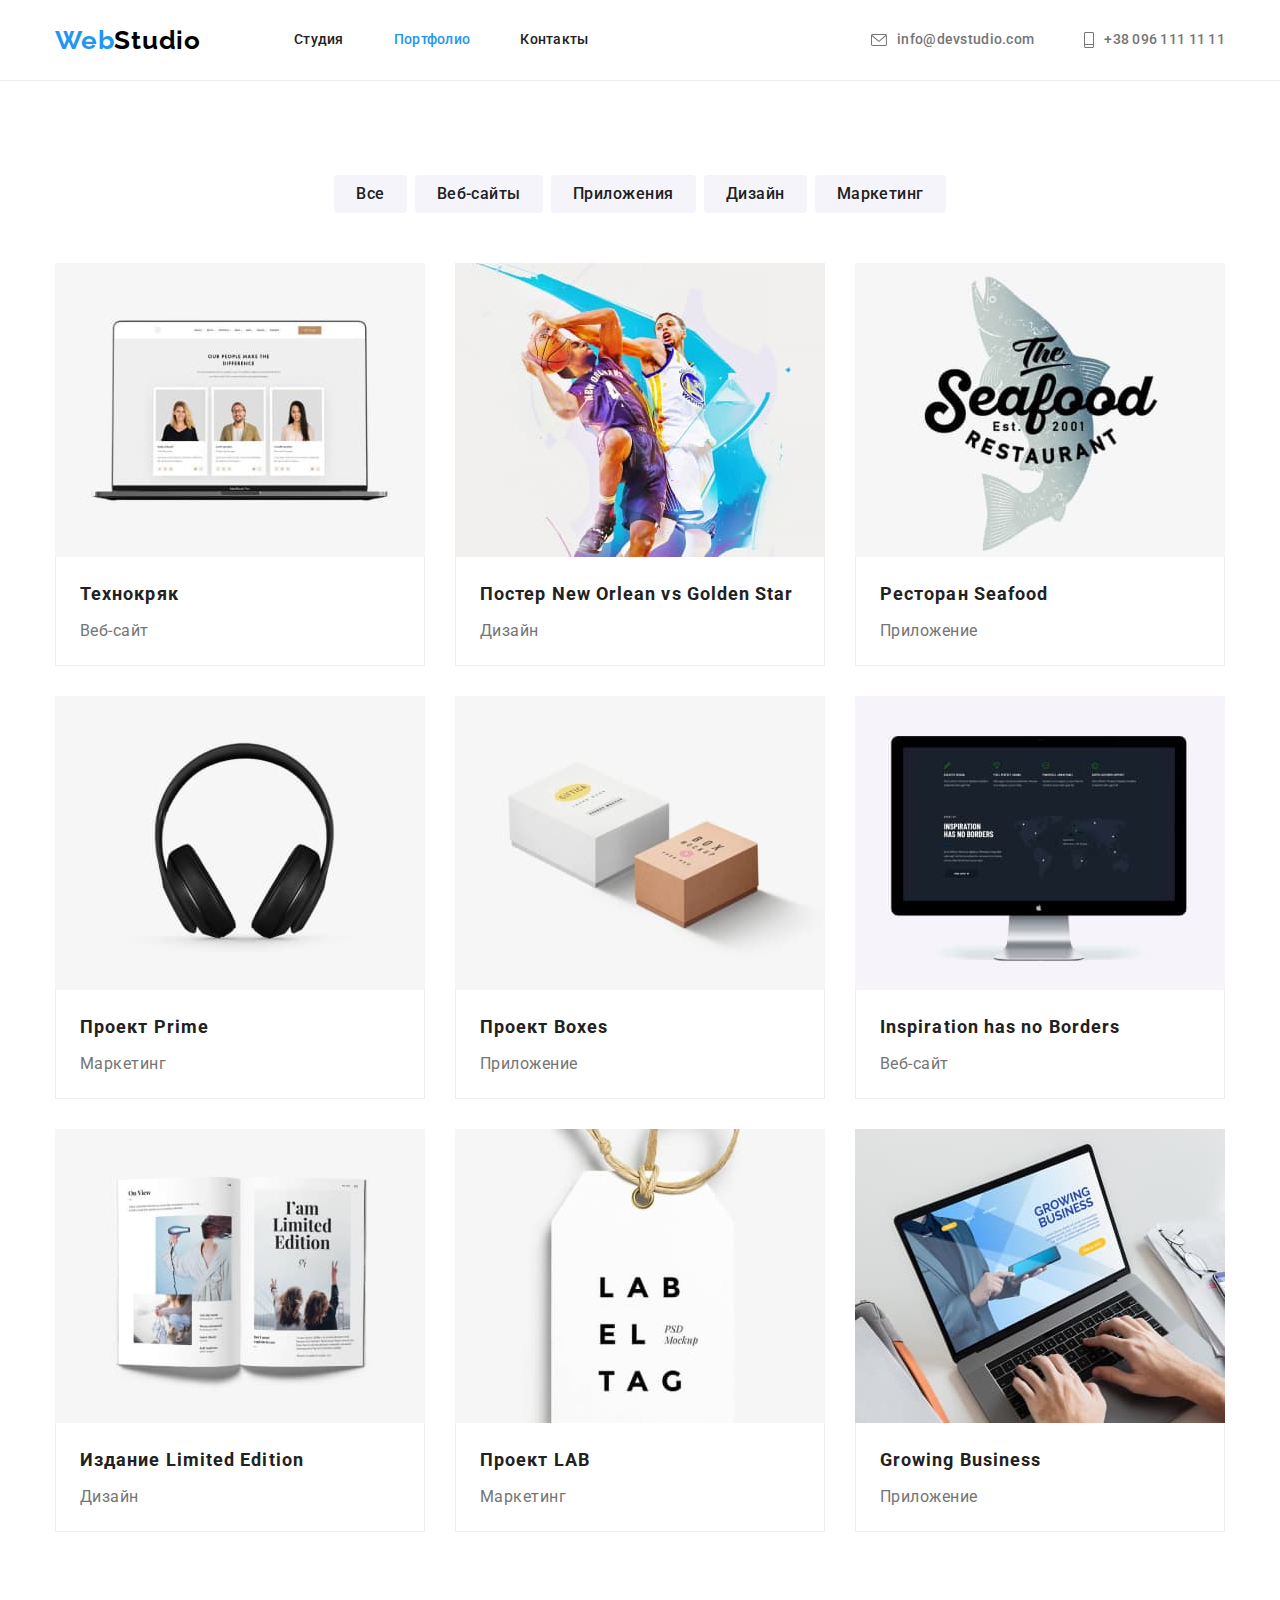
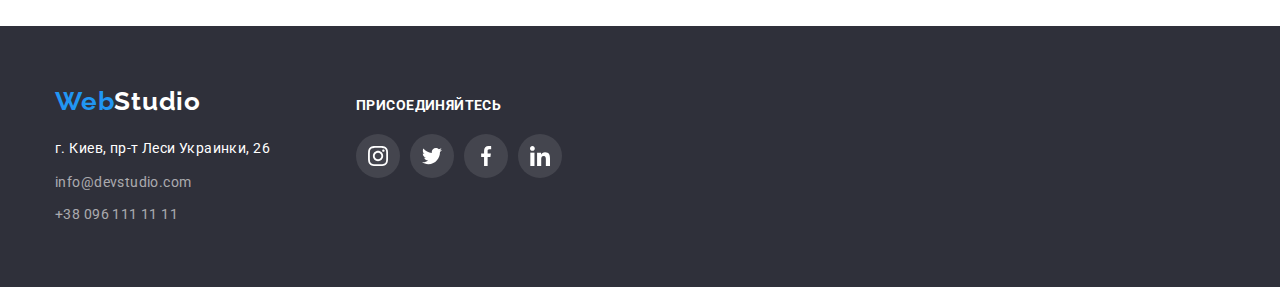
==== portfolio.html @ 5a4e295c "first commit" ====
<!DOCTYPE html>
<html lang="en">
<head>
    <meta charset="UTF-8">
    <meta http-equiv="X-UA-Compatible" content="IE=edge">
    <meta name="viewport" content="width=device-width, initial-scale=1.0">
    <title>Document</title>
    <link rel="preconnect" href="https://fonts.googleapis.com">
    <link rel="preconnect" href="https://fonts.gstatic.com" crossorigin>
    <link href="https://fonts.googleapis.com/css2?family=Raleway:wght@700&family=Roboto:wght@400;500;700;900&display=swap"
        rel="stylesheet">
    <link rel="stylesheet" href="./css/modern-normalize.css">

    <link rel="stylesheet" href="./css/styles.css">
</head>
    <body>
        <!-- page navigation -->
        <header class="page-header">
            <div class="container page-header__wrapper">
                <nav class="page-header__nav">
                    <a class="logo page-header__logo link" href="index.html"><span class="logo__text">Web</span>Studio</a>
                    <ul class="site-nav list ">
                        <li class="site-nav__item">
                            <a class="site-nav__link link" href="index.html">Студия</a>
                        </li>
                        <li class="site-nav__item">
                            <a class="site-nav__link link site-nav__link--color" href="portfolio.html">Портфолио</a>
                        </li>
                        <li class="site-nav__item">
                            <a class="site-nav__link link" href="">Контакты</a>
                        </li>
                    </ul>
                </nav>
                <ul class="site-contact list ">
                    <li class="site-contact__item">
                        <a class="site-contact__link link" href="">
                            <svg class="site_contact__link--svg" width="16" height="12">
                                <use href="./images/sprite.svg#icon-envelope"></use>
                            </svg>
                            info@devstudio.com
                        </a>
                    </li>
                    <li class="site-contact__item">
                        <a class="site-contact__link link" href="">
                            <svg class="site_contact__link--svg" width="10" height="16">
                                <use href="./images/sprite.svg#icon-phone"></use>
                            </svg>
                            +38 096 111 11 11</a>
                    </li>
                </ul>
            </div>
        </header>
        <main>
            <!-- portfolio cards -->
            <section class="section-portfolio">
                <div class="container">
                    <h1 class="title title-hidden">Портфолио</h1>
                    <ul class="section-portfolio__list section-portfolio__filter list">
                        <li class="section-portfolio__item"><button class="section-portfolio__button" type="button">Все</button></li>
                        <li class="section-portfolio__item"><button class="section-portfolio__button" type="button">Веб-сайты</button></li>
                        <li class="section-portfolio__item"><button class="section-portfolio__button" type="button">Приложения</button></li>
                        <li class="section-portfolio__item"><button class="section-portfolio__button" type="button">Дизайн</button></li>
                        <li class="section-portfolio__item"><button class="section-portfolio__button" type="button">Маркетинг</button></li>
                    </ul>
                    <h2 class="title title-hidden">Главный контент</h2>
                    <ul class="section-portfolio__list section-portfolio-pic__list list">
                        <li class="section-portfolio-pic__item">
                            <a class="section-portfolio-pic__link link" href="">
                                <img class="section-portfolio__img" src="./images/img1.jpg" alt="img1"
                                    width="370" height="294">
                                    <div class="section-portfolio-text-wrapper">
                                        <h3 class="section-portfolio__title">Технокряк</h3>
                                        <p class="text section-portfolio__text">Веб-сайт</p>
                                    </div>
                            </a>
                            
                        </li>
                        <li class="section-portfolio-pic__item">
                            <a class="section-portfolio-pic__link link" href=""><img class="section-portfolio__img" src="./images/img2.jpg" alt="img2" width="370" height="294">
                            <div class="section-portfolio-text-wrapper">
                                <h3 class="section-portfolio__title">Постер New Orlean vs Golden Star</h3>
                                <p class="text section-portfolio__text">Дизайн</p>
                            </div></a>
                            
                        </li>
                        <li class="section-portfolio-pic__item">
                            <a class="section-portfolio-pic__link link" href=""><img class="section-portfolio__img" src="./images/img3.jpg" alt="img3" width="370" height="294">
                            <div class="section-portfolio-text-wrapper">
                                <h3 class="section-portfolio__title">Ресторан Seafood</h3>
                                <p class="text section-portfolio__text">Приложение</p>
                            </div></a>
                            
                        </li>
                        <li class="section-portfolio-pic__item">
                            <a class="section-portfolio-pic__link link" href="">
                                <img class="section-portfolio__img" src="./images/img4.jpg" alt="img4" width="370" height="294">
                                <div class="section-portfolio-text-wrapper">
                                    <h3 class="section-portfolio__title">Проект Prime</h3>
                                    <p class="text section-portfolio__text">Маркетинг</p>
                                </div>
                            </a>
                           
                        </li>
                        <li class="section-portfolio-pic__item">
                            <a class="section-portfolio-pic__link link" href="">
                                <img class="section-portfolio__img" src="./images/img5.jpg" alt="img5" width="370" height="294">
                                <div class="section-portfolio-text-wrapper">
                                    <h3 class="section-portfolio__title">Проект Boxes</h3>
                                    <p class="text section-portfolio__text">Приложение</p>
                                </div>
                            </a>
                            
                        </li>
                        <li class="section-portfolio-pic__item">
                            <a class="section-portfolio-pic__link link" href="">
                                <img class="section-portfolio__img" src="./images/img6.jpg" alt="img6" width="370" height="294">
                                <div class="section-portfolio-text-wrapper">
                                    <h3 class="section-portfolio__title">Inspiration has no Borders</h3>
                                    <p class="text section-portfolio__text">Веб-сайт</p>
                                </div>
                            </a>
                            
                        </li>
                        <li class="section-portfolio-pic__item">
                            <a class="section-portfolio-pic__link link" href="">
                                <img class="section-portfolio__img" src="./images/img7.jpg" alt="img7" width="370" height="294">
                                <div class="section-portfolio-text-wrapper">
                                    <h3 class="section-portfolio__title">Издание Limited Edition</h3>
                                    <p class="text section-portfolio__text">Дизайн</p>
                                </div>
                            </a>
                           
                        </li>
                        <li class="section-portfolio-pic__item">
                            <a class="section-portfolio-pic__link link" href="">
                                <img class="section-portfolio__img" src="./images/img8.jpg" alt="img8" width="370" height="294">
                                <div class="section-portfolio-text-wrapper">
                                    <h3 class="section-portfolio__title">Проект LAB</h3>
                                    <p class="text section-portfolio__text">Маркетинг</p>
                                </div>
                            </a>
                            
                        </li>
                        <li class="section-portfolio-pic__item">
                            <a class="section-portfolio-pic__link link" href="">
                                <img class="section-portfolio__img" src="./images/img9.jpg" alt="img9" width="370" height="294">
                                <div class="section-portfolio-text-wrapper">
                                    <h3 class="section-portfolio__title">Growing Business</h3>
                                    <p class="text section-portfolio__text">Приложение</p>
                                </div>
                            </a>
                            
                        </li>
                    </ul>
                </div>
            </section>
        </main>
    <!-- footer -->
        <footer class="site-footer">
            <div class="container site-footer__container">
                <div class="site-footer__wrapper">
                    <a class="logo link site-footer__link--color site-footer__link--margin" href=""><span
                            class="logo__text">Web</span>Studio</a>
                    <address class="site-address">
                        <p class="site-address__text text">г. Киев, пр-т Леси Украинки, 26</p>
                    </address>
                    <ul class="footer-site-contact list">
                        <li class="footer-site-contact__item"><a class="link footer-site-contact__link"
                                href="">info@devstudio.com</a></li>
                        <li class="footer-site-contact__item"><a class="link footer-site-contact__link" href="">+38 096 111 11
                                11</a></li>
                    </ul>
                </div>
                <div class="footer-media">
                    <p class="footer-media__text">присоединяйтесь</p>
                    <ul class="social-media__list list">
                        <li class="social-media_item">
                            <a class="social-media__link social-media__link--dark link" href="">
                                <svg class="social-media__svg--dark" width="20" height="20">
                                    <use href="./images/sprite.svg#icon-instagram"></use>
                                </svg>
                            </a>
                        </li>
                        <li class="social-media_item">
                            <a class="social-media__link social-media__link--dark link" href="">
                                <svg class="social-media__svg--dark" width="20" height="20">
                                    <use href="./images/sprite.svg#icon-twitter"></use>
                                </svg>
                            </a>
                        </li>
                        <li class="social-media_item">
                            <a class="social-media__link social-media__link--dark link" href="">
                                <svg class="social-media__svg--dark" width="20" height="20">
                                    <use href="./images/sprite.svg#icon-facebook"></use>
                                </svg>
                            </a>
                        </li>
                        <li class="social-media_item">
                            <a class="social-media__link social-media__link--dark link" href="">
                                <svg class="social-media__svg--dark" width="20" height="20">
                                    <use href="./images/sprite.svg#icon-linkedin"></use>
                                </svg>
                            </a>
                        </li>
                    </ul>
                </div>
            </div>
        </footer>
    </body>
</html>
---- css/styles.css ----
:root {
  --primary-title-color: #fff;
  --primary-text-color: #757575;
  --secondary-title-color: #212121;
  --secondary-text-color: #ffffff;
  --accent-color: #2196f3;
  --background-color: #2f303a;
  --secondary-background-color: #f5f4fa;
  --social-media-fill: #afb1b8;
  --social-media-fill-dark: #ffffff;
}
h1,
h2,
h3,
h4,
h5,
h6,
p {
  margin-top: 0;
  margin-bottom: 0;
}
ul,
ol {
  padding-left: 0;
  margin-top: 0;
  margin-bottom: 0;
}
body {
  font-family: Roboto, sans-serif;
  color: #212121;
}
img {
  display: block;
}
.list {
  list-style: none;
}
.link {
  text-decoration: none;
  display: block;
}
.text {
  color: var(--primary-text-color);
  font-style: normal;
  font-weight: normal;
}
.title {
  margin-bottom: 50px;
}
.title-hidden {
  position: absolute;
  width: 1px;
  height: 1px;
  margin: -1px;
  border: 0;
  padding: 0;
  white-space: nowrap;
  clip-path: inset(100%);
  clip: rect(0 0 0 0);
  overflow: hidden;
}
.container {
  width: 1200px;
  margin-left: auto;
  margin-right: auto;
  padding-left: 15px;
  padding-right: 15px;
}
/* page navigation */
.page-header {
  border-bottom: 1px solid #ececec;
}
.page-header__wrapper {
  display: flex;
  align-items: center;
  justify-content: space-between;
}
.page-header__nav {
  display: flex;
  align-items: center;
}
.page-header__logo {
  margin-right: 93px;
}
.logo {
  font-family: Raleway;
  font-style: normal;
  font-weight: bold;
  font-size: 26px;
  line-height: 1.19;
  letter-spacing: 0.03em;
  color: #000000;
}
.logo__text {
  color: var(--accent-color);
}
.site-nav {
  display: flex;
}
.site-nav__item:not(:last-child) {
  margin-right: 50px;
}
.site-nav__link:hover,
.site-nav__link:focus {
  color: var(--accent-color);
}
.site-nav__link {
  font-style: normal;
  font-weight: 500;
  font-size: 14px;
  line-height: 1.14;
  letter-spacing: 0.02em;
  color: var(--secondary-title-color);
  padding: 32px 0;
}
.site-nav__link--color {
  color: var(--accent-color);
}
.site-contact {
  display: flex;
}
.site-contact__item:not(:last-child) {
  margin-right: 50px;
}
.site-contact__link {
  display: flex;
  align-items: center;
  font-weight: 500;
  font-style: normal;
  font-size: 14px;
  line-height: 1.14;
  letter-spacing: 0.02em;
  color: var(--primary-text-color);
  padding: 32px 0;
}
.site-contact__link:focus,
.site-contact__link:hover {
  color: var(--accent-color);
}
.site_contact__link--svg {
  fill: var(--primary-text-color);
  margin-right: 10px;
}
.site-contact__link:focus .site_contact__link--svg,
.site-contact__link:hover .site_contact__link--svg {
  fill: var(--accent-color);
}
/* hero */
.section-hero {
  background: var(--background-color);
  background-image: linear-gradient(rgba(47, 48, 58, 0.4), rgba(47, 48, 58, 0.4)),
    url(../images/title-image.jpg);
  background-repeat: no-repeat;
  width: 1600px;
  margin: 0 auto;
  padding-top: 200px;
  padding-bottom: 200px;
  text-align: center;
}
.main-title {
  font-weight: 900;
  font-size: 44px;
  line-height: 1.36;
  letter-spacing: 0.06em;
  text-transform: uppercase;
  /* text-shadow: 1px 1px 8px black; */
  color: var(--primary-title-color);
  margin: 0px auto 30px auto;
  max-width: 696px;
}
.section-hero__button {
  font-style: normal;
  font-weight: bold;
  font-size: 16px;
  line-height: 30px;
  letter-spacing: 0.06em;
  color: var(--secondary-text-color);
  margin: 0 auto;
  padding: 10px 32px;
}
.section-hero__button:focus,
.section-hero__button:hover {
  background: #188ce8;
}
.button {
  display: block;
  background: var(--accent-color);
  box-shadow: 0px 4px 4px rgba(0, 0, 0, 0.15);
  border-radius: 4px;
}
.button:focus,
.button:hover {
  background: #188ce8;
}
/* Особенности */
.section-lead {
  padding: 94px 0px;
}
.section-lead__feature--wrapper {
  display: flex;
  justify-content: center;
  align-items: center;
  height: 120px;
  background: #f5f4fa;
  border-radius: 4px;
  margin-bottom: 30px;
}
.section-lead__feature--svg {
  fill: black;
}
.section-lead__title {
  font-size: 14px;
  line-height: 1.14;
  letter-spacing: 0.03em;
  text-transform: uppercase;
  margin-bottom: 10px;
}
.section-lead__text {
  font-size: 14px;
  line-height: 1.71;
  letter-spacing: 0.03em;
  width: 270px;
}
.section-lead__list {
  display: flex;
}
.section-lead__item {
  width: 270px;
  height: auto;
}
.section-lead__item:not(:last-child) {
  margin-right: 30px;
}
/* Чем мы занимаемся */
.section-about {
  padding-bottom: 94px;
}
.section-about__title {
  font-size: 36px;
  line-height: 1.16;
  letter-spacing: 0.03em;
  text-align: center;
}
.section-about__list {
  display: flex;
}
.section-about__item:not(:last-child) {
  margin-right: 30px;
}
/* Наша команда */
.section-team {
  background: var(--secondary-background-color);
  padding: 94px 0px;
}
.section-team__title {
  font-size: 36px;
  line-height: 1.16;
  letter-spacing: 0.03em;
  text-align: center;
}
.section-team-card__list {
  display: flex;
}
.section-team-card__item {
  background: #ffffff;
  box-shadow: 0px 1px 3px rgba(0, 0, 0, 0.12), 0px 1px 1px rgba(0, 0, 0, 0.14),
    0px 2px 1px rgba(0, 0, 0, 0.2);
  border-radius: 0px 0px 4px 4px;
  max-width: 270px;
}
.section-team-card__item:not(:last-child) {
  margin-right: 30px;
}
.section-team-card__wrapper {
  padding: 30px 32px;
}
.section-team-card__title {
  font-weight: 500;
  font-size: 16px;
  line-height: 1.18;
  letter-spacing: 0.03em;
  margin-bottom: 10px;
  text-align: center;
}
.section-team-card__text {
  font-size: 16px;
  line-height: 1.18;
  letter-spacing: 0.03em;
  text-align: center;
  margin-bottom: 16px;
}
.social-media_item:not(:last-child) {
  margin-right: 10px;
}
.social-media__list {
  display: flex;
}
.social-media__link {
  display: flex;
  align-items: center;
  justify-content: center;
  width: 44px;
  height: 44px;
  border-radius: 50%;
}
.social-media__link--dark {
  background-color: rgba(255, 255, 255, 0.1);
}
.social-media__link:hover,
.social-media__link:focus {
  background-color: var(--accent-color);
}
.social-media__svg {
  fill: var(--social-media-fill);
}
.social-media__svg--dark {
  fill: var(--social-media-fill-dark);
}
.social-media__link:hover .social-media__svg,
.social-media__link:focus .social-media__svg {
  fill: var(--secondary-text-color);
}
/*  Постоянные клиенты  */
.section-costumers {
  padding: 94px 0;
}
.section-costumers__title {
  font-size: 36px;
  line-height: 1.16;
  text-align: center;
  letter-spacing: 0.03em;
}
.section-costumers__list {
  display: flex;
  justify-content: center;
  align-items: center;
}
.section-costumers__item:not(:last-child) {
  margin-right: 30px;
}
.section-costumers__link {
  display: flex;
  justify-content: center;
  align-items: center;
  width: 170px;
  height: 92px;
  border: 1px solid #afb1b8;
  border-radius: 4px;
}
.section-costumers__svg {
  fill: var(--social-media-fill);
}
.section-costumers__link:focus,
.section-costumers__link:hover {
  border: 1px solid #2196f3;
}
.section-costumers__link:focus .section-costumers__svg,
.section-costumers__link:hover .section-costumers__svg {
  fill: var(--accent-color);
}
/* portfolio cards */
.section-portfolio {
  padding: 94px 0px;
}
.section-portfolio__filter {
  display: flex;
  justify-content: center;
  margin-bottom: 50px;
}
.section-portfolio__item:not(:last-child) {
  margin-right: 8px;
}
.section-portfolio__button {
  font-family: Roboto;
  font-style: normal;
  font-weight: 500;
  font-size: 16px;
  line-height: 1.62;
  letter-spacing: 0.03em;
  color: var(--secondary-title-color);
  background: var(--secondary-background-color);
  border-radius: 4px;
  border: 0;
  cursor: pointer;
  padding: 6px 22px;
}
.section-portfolio__button:hover,
.section-portfolio__button:focus {
  background: var(--accent-color);
  box-shadow: 0px 3px 1px rgba(0, 0, 0, 0.1), 0px 1px 2px rgba(0, 0, 0, 0.08),
    0px 2px 2px rgba(0, 0, 0, 0.12);
  border-radius: 4px;
  color: var(--secondary-text-color);
}
.section-portfolio__title {
  font-size: 18px;
  line-height: 2;
  letter-spacing: 0.06em;
  margin-bottom: 4px;
  color: var(--secondary-title-color);
}
.section-portfolio-pic__list {
  display: flex;
  flex-wrap: wrap;
}
.section-portfolio-pic__item {
  margin-right: 30px;
  margin-bottom: 30px;
  width: 370px;
  background: #ffffff;
}
.section-portfolio-pic__item:nth-child(3n) {
  margin-right: 0px;
}
.section-portfolio-pic__item:nth-last-child(-n + 3) {
  margin-bottom: 0px;
}
.section-portfolio-pic__link:hover,
.section-portfolio-pic__link:focus {
  box-shadow: 0px 1px 1px rgba(0, 0, 0, 0.12), 0px 4px 4px rgba(0, 0, 0, 0.06),
    1px 4px 6px rgba(0, 0, 0, 0.16);
}
.section-portfolio-text-wrapper {
  padding: 19px 24px;
  border-left: 1px solid #eeeeee;
  border-right: 1px solid #eeeeee;
  border-bottom: 1px solid #eeeeee;
}
.section-portfolio__text {
  font-size: 16px;
  line-height: 1.87;
  letter-spacing: 0.03em;
}
/* footer */
.site-footer {
  background: var(--background-color);
  padding: 60px 0px;
}
.site-footer__container {
  display: flex;
  align-items: baseline;
}
.site-footer__wrapper {
  display: inline;
  margin-right: 70px;
}
.site-footer__text {
  color: white;
}
.site-address__text {
  font-size: 14px;
  line-height: 1.71;
  letter-spacing: 0.03em;
  color: var(--secondary-text-color);
  margin-bottom: 10px;
  width: 231px;
}
.site-footer__link--color {
  color: var(--secondary-text-color);
}
.site-footer__link--margin {
  margin-bottom: 20px;
}
.footer-site-contact__item:not(:last-child) {
  margin-bottom: 9px;
}
.footer-site-contact__link {
  font-weight: normal;
  font-size: 14px;
  line-height: 1.71;
  letter-spacing: 0.03em;
  color: rgba(255, 255, 255, 0.6);
}
.footer-media {
  width: 206;
  height: 80;
}
.footer-media__text {
  font-weight: bold;
  font-size: 14px;
  line-height: 1.14;
  letter-spacing: 0.03em;
  text-transform: uppercase;
  color: var(--secondary-text-color);
  margin-bottom: 20px;
}
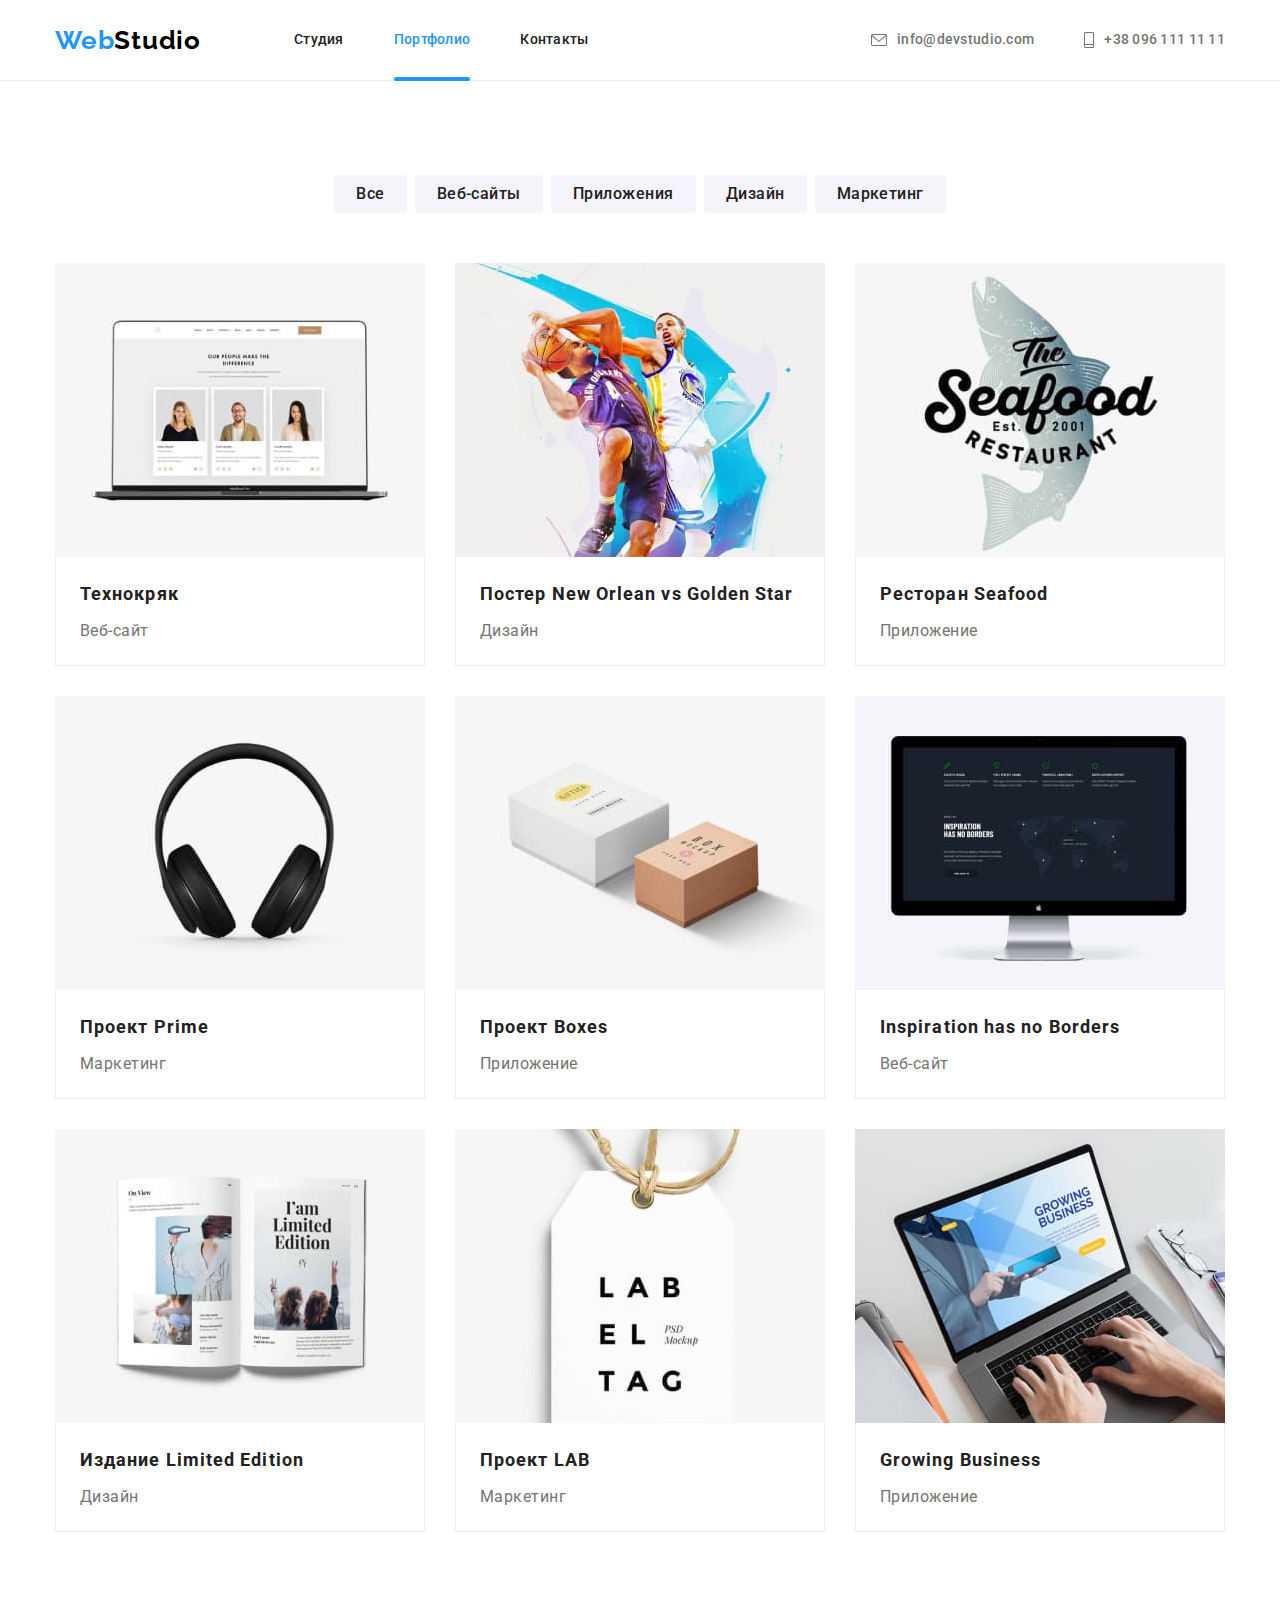
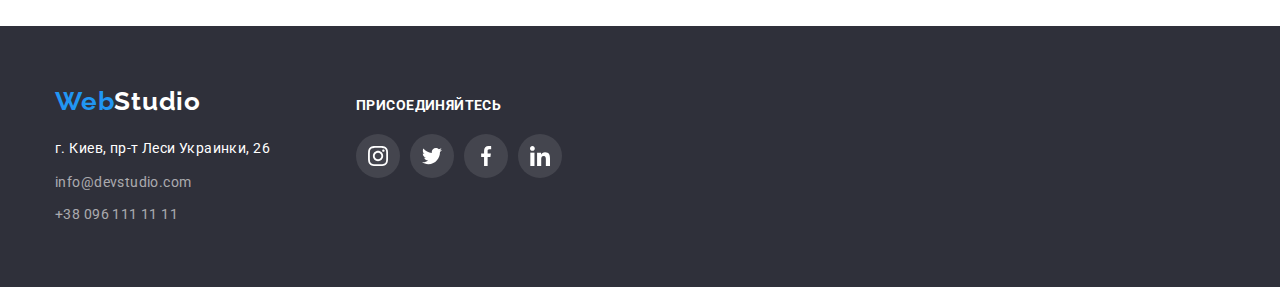
==== commit f3933745: "main page" ====
--- a/portfolio.html
+++ b/portfolio.html
@@ -24,7 +24,7 @@
                             <a class="site-nav__link link" href="index.html">Студия</a>
                         </li>
                         <li class="site-nav__item">
-                            <a class="site-nav__link link site-nav__link--color" href="portfolio.html">Портфолио</a>
+                            <a class="site-nav__link link site-nav__link--color site-nav__link--after" href="portfolio.html">Портфолио</a>
                         </li>
                         <li class="site-nav__item">
                             <a class="site-nav__link link" href="">Контакты</a>
@@ -34,7 +34,7 @@
                 <ul class="site-contact list ">
                     <li class="site-contact__item">
                         <a class="site-contact__link link" href="">
-                            <svg class="site_contact__link--svg" width="16" height="12">
+                            <svg class="site-contact__link--svg" width="16" height="12">
                                 <use href="./images/sprite.svg#icon-envelope"></use>
                             </svg>
                             info@devstudio.com
@@ -42,7 +42,7 @@
                     </li>
                     <li class="site-contact__item">
                         <a class="site-contact__link link" href="">
-                            <svg class="site_contact__link--svg" width="10" height="16">
+                            <svg class="site-contact__link--svg" width="10" height="16">
                                 <use href="./images/sprite.svg#icon-phone"></use>
                             </svg>
                             +38 096 111 11 11</a>
--- a/css/styles.css
+++ b/css/styles.css
@@ -97,12 +97,16 @@
 .site-nav {
   display: flex;
 }
+.site-nav__item {
+  position: relative;
+}
 .site-nav__item:not(:last-child) {
   margin-right: 50px;
 }
 .site-nav__link:hover,
 .site-nav__link:focus {
   color: var(--accent-color);
+  transition: color 250ms cubic-bezier(0.4, 0, 0.2, 1);
 }
 .site-nav__link {
   font-style: normal;
@@ -116,6 +120,16 @@
 .site-nav__link--color {
   color: var(--accent-color);
 }
+.site-nav__link--after::after {
+  content: '';
+  position: absolute;
+  display: block;
+  background-color: var(--accent-color);
+  width: 100%;
+  height: 4px;
+  bottom: -1px;
+  border-radius: 2px;
+}
 .site-contact {
   display: flex;
 }
@@ -136,13 +150,14 @@
 .site-contact__link:focus,
 .site-contact__link:hover {
   color: var(--accent-color);
-}
-.site_contact__link--svg {
+  transition: color 250ms cubic-bezier(0.4, 0, 0.2, 1);
+}
+.site-contact__link--svg {
   fill: var(--primary-text-color);
   margin-right: 10px;
 }
-.site-contact__link:focus .site_contact__link--svg,
-.site-contact__link:hover .site_contact__link--svg {
+.site-contact__link:focus .site-contact__link--svg,
+.site-contact__link:hover .site-contact__link--svg {
   fill: var(--accent-color);
 }
 /* hero */
@@ -187,6 +202,7 @@
   background: var(--accent-color);
   box-shadow: 0px 4px 4px rgba(0, 0, 0, 0.15);
   border-radius: 4px;
+  transition: background 250ms cubic-bezier(0.4, 0, 0.2, 1);
 }
 .button:focus,
 .button:hover {
@@ -244,8 +260,30 @@
 .section-about__list {
   display: flex;
 }
+
 .section-about__item:not(:last-child) {
   margin-right: 30px;
+}
+.section-about-overlay__wrapper {
+  position: relative;
+  /* overflow: hidden; */
+}
+.section-about-overlay__text {
+  font-weight: bold;
+  font-size: 14px;
+  line-height: 1.14;
+  text-align: center;
+  letter-spacing: 0.03em;
+  text-transform: uppercase;
+  color: #ffffff;
+
+  position: absolute;
+  bottom: 0;
+  left: 0;
+  width: 100%;
+  height: 70px;
+  background: rgba(47, 48, 58, 0.8);
+  padding: 27px 80px;
 }
 /* Наша команда */
 .section-team {
@@ -309,6 +347,7 @@
 .social-media__link:hover,
 .social-media__link:focus {
   background-color: var(--accent-color);
+  transition: background 250ms cubic-bezier(0.4, 0, 0.2, 1);
 }
 .social-media__svg {
   fill: var(--social-media-fill);
@@ -353,10 +392,12 @@
 .section-costumers__link:focus,
 .section-costumers__link:hover {
   border: 1px solid #2196f3;
+  transition: border 250ms cubic-bezier(0.4, 0, 0.2, 1);
 }
 .section-costumers__link:focus .section-costumers__svg,
 .section-costumers__link:hover .section-costumers__svg {
   fill: var(--accent-color);
+  transition: fill 250ms cubic-bezier(0.4, 0, 0.2, 1);
 }
 /* portfolio cards */
 .section-portfolio {
@@ -391,6 +432,7 @@
     0px 2px 2px rgba(0, 0, 0, 0.12);
   border-radius: 4px;
   color: var(--secondary-text-color);
+  transition: background 250ms cubic-bezier(0.4, 0, 0.2, 1);
 }
 .section-portfolio__title {
   font-size: 18px;
@@ -419,6 +461,7 @@
 .section-portfolio-pic__link:focus {
   box-shadow: 0px 1px 1px rgba(0, 0, 0, 0.12), 0px 4px 4px rgba(0, 0, 0, 0.06),
     1px 4px 6px rgba(0, 0, 0, 0.16);
+  transition: box-shadow 250ms cubic-bezier(0.4, 0, 0.2, 1);
 }
 .section-portfolio-text-wrapper {
   padding: 19px 24px;
